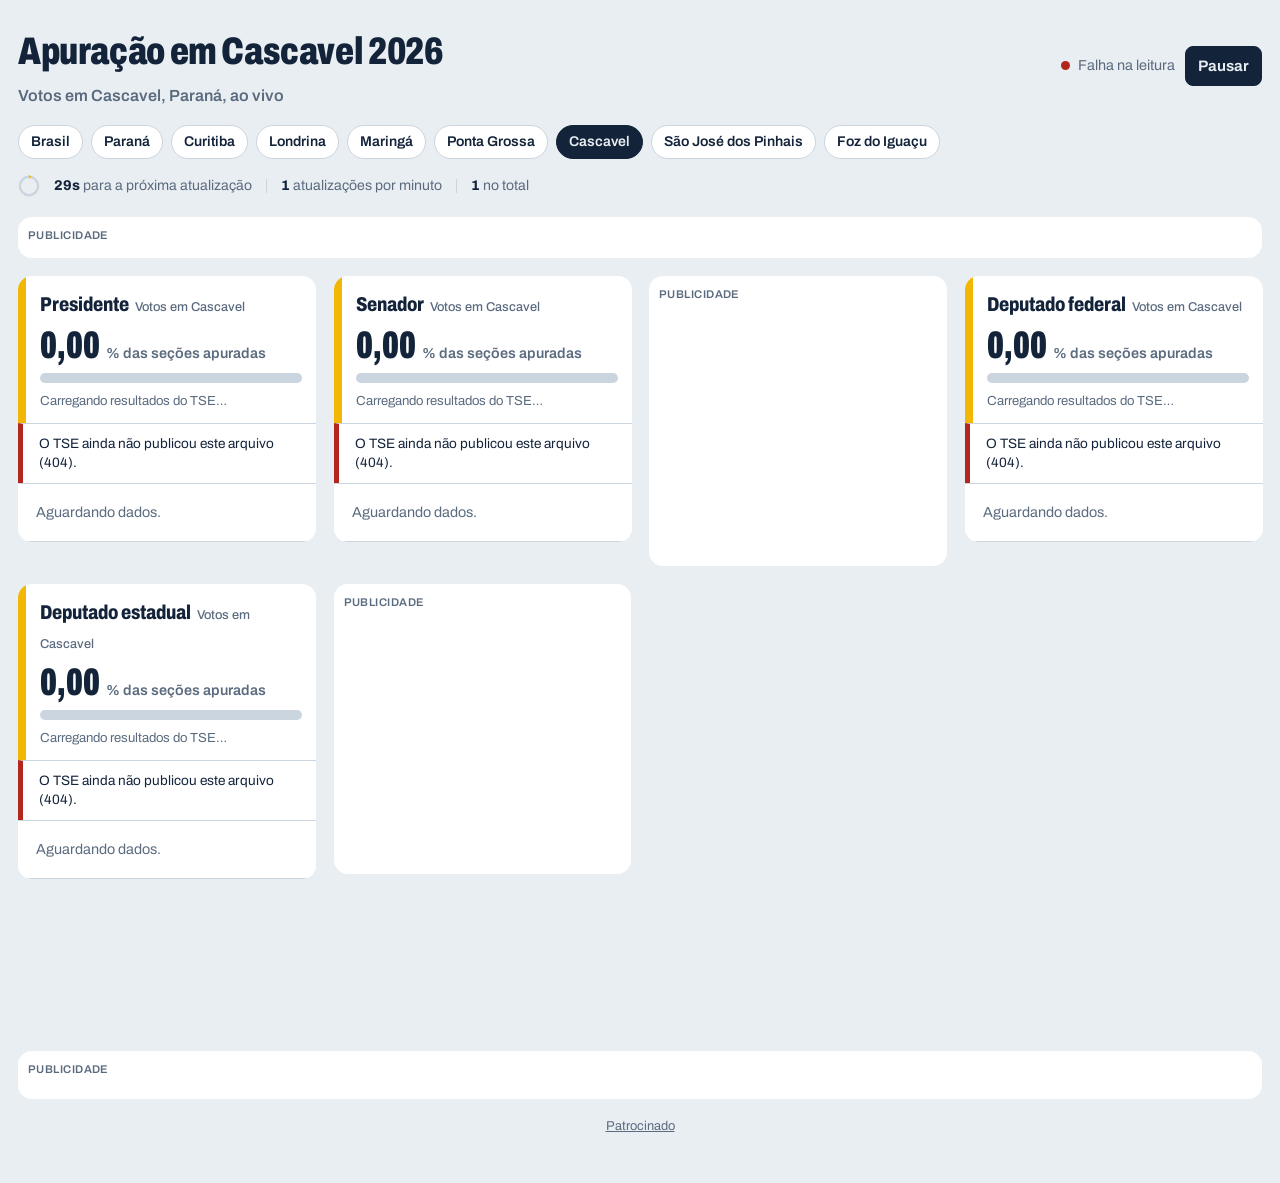
==== cascavel/index.html @ ec0436d5 "up ads" ====
<!DOCTYPE html>
<html lang="pt-BR">
<head>
<meta charset="utf-8">
<meta name="viewport" content="width=device-width, initial-scale=1, viewport-fit=cover">
<title>Apuração em Cascavel 2026 ao vivo: resultado da eleição</title>
<meta name="description" content="Resultado da eleição 2026 em Cascavel (PR) ao vivo: quem lidera para Presidente, Senador e Deputados em Cascavel. Dados oficiais do TSE.">
<meta name="keywords" content="apuração 2026, eleições 2026, resultado eleição Cascavel, apuração Cascavel, apuração Paraná, apuração Curitiba, senador Paraná 2026, deputado federal Paraná, deputado estadual Paraná, presidente 2026, TSE ao vivo">
<meta name="robots" content="index, follow, max-image-preview:large, max-snippet:-1">
<meta name="author" content="Juscelio Diaz">
<meta name="theme-color" content="#E9EEF2" media="(prefers-color-scheme: light)">
<meta name="theme-color" content="#0F1A28" media="(prefers-color-scheme: dark)">
<link rel="canonical" href="https://eleicoesbrasil.vercel.app/cascavel/">
<link rel="alternate" hreflang="pt-BR" href="https://eleicoesbrasil.vercel.app/cascavel/">
<link rel="alternate" hreflang="x-default" href="https://eleicoesbrasil.vercel.app/cascavel/">

<meta name="geo.region" content="BR-PR">
<meta name="geo.placename" content="Cascavel">
<meta name="geo.position" content="-24.9578;-53.4595">
<meta name="ICBM" content="-24.9578, -53.4595">
<meta name="language" content="pt-BR">

<meta property="og:type" content="website">
<meta property="og:locale" content="pt_BR">
<meta property="og:site_name" content="Apuração Eleições 2026">
<meta property="og:title" content="Apuração em Cascavel 2026 ao vivo: resultado da eleição">
<meta property="og:description" content="Resultado da eleição 2026 em Cascavel (PR) ao vivo: quem lidera para Presidente, Senador e Deputados em Cascavel. Dados oficiais do TSE.">
<meta property="og:url" content="https://eleicoesbrasil.vercel.app/cascavel/">
<meta property="og:image" content="https://eleicoesbrasil.vercel.app/og-image.png">
<meta property="og:image:width" content="1200">
<meta property="og:image:height" content="630">
<meta property="og:image:alt" content="Painel de apuração das Eleições 2026">
<meta name="twitter:card" content="summary_large_image">
<meta name="twitter:title" content="Apuração em Cascavel 2026 ao vivo: resultado da eleição">
<meta name="twitter:description" content="Resultado da eleição 2026 em Cascavel (PR) ao vivo: quem lidera para Presidente, Senador e Deputados em Cascavel. Dados oficiais do TSE.">
<meta name="twitter:image" content="https://eleicoesbrasil.vercel.app/og-image.png">

<link rel="icon" href="/favicon.svg" type="image/svg+xml">
<link rel="apple-touch-icon" href="/apple-touch-icon.png">
<link rel="manifest" href="/site.webmanifest">
<script type="application/ld+json">
{
 "@context": "https://schema.org",
 "@graph": [
  {
   "@type": "WebSite",
   "@id": "https://eleicoesbrasil.vercel.app/#site",
   "url": "https://eleicoesbrasil.vercel.app/",
   "name": "Apuração Eleições 2026",
   "inLanguage": "pt-BR"
  },
  {
   "@type": "WebPage",
   "@id": "https://eleicoesbrasil.vercel.app/cascavel/#pagina",
   "url": "https://eleicoesbrasil.vercel.app/cascavel/",
   "name": "Apuração em Cascavel 2026 ao vivo: resultado da eleição",
   "description": "Resultado da eleição 2026 em Cascavel (PR) ao vivo: quem lidera para Presidente, Senador e Deputados em Cascavel. Dados oficiais do TSE.",
   "inLanguage": "pt-BR",
   "isPartOf": {
    "@id": "https://eleicoesbrasil.vercel.app/#site"
   },
   "about": {
    "@id": "https://eleicoesbrasil.vercel.app/#eleicao"
   },
   "primaryImageOfPage": "https://eleicoesbrasil.vercel.app/og-image.png",
   "dateModified": "2026-10-04",
   "spatialCoverage": {
    "@type": "City",
    "name": "Cascavel",
    "containedInPlace": {
     "@type": "State",
     "name": "Paraná"
    }
   }
  },
  {
   "@type": "BreadcrumbList",
   "itemListElement": [
    {
     "@type": "ListItem",
     "position": 1,
     "name": "Eleições 2026",
     "item": "https://eleicoesbrasil.vercel.app/"
    },
    {
     "@type": "ListItem",
     "position": 2,
     "name": "Paraná",
     "item": "https://eleicoesbrasil.vercel.app/parana/"
    },
    {
     "@type": "ListItem",
     "position": 3,
     "name": "Cascavel",
     "item": "https://eleicoesbrasil.vercel.app/cascavel/"
    }
   ]
  },
  {
   "@type": "Event",
   "@id": "https://eleicoesbrasil.vercel.app/#eleicao",
   "name": "Eleições Gerais 2026 – 1º turno",
   "startDate": "2026-10-04T08:00:00-03:00",
   "endDate": "2026-10-04T17:00:00-03:00",
   "eventStatus": "https://schema.org/EventScheduled",
   "eventAttendanceMode": "https://schema.org/OfflineEventAttendanceMode",
   "location": {
    "@type": "Place",
    "name": "Brasil",
    "address": {
     "@type": "PostalAddress",
     "addressLocality": "Curitiba",
     "addressRegion": "PR",
     "addressCountry": "BR"
    }
   },
   "organizer": {
    "@type": "GovernmentOrganization",
    "name": "Tribunal Superior Eleitoral",
    "url": "https://www.tse.jus.br"
   }
  }
 ]
}
</script>
<!-- Google Analytics -->
<script async src="https://www.googletagmanager.com/gtag/js?id=G-25D1149GZ8"></script>
<script>window.dataLayer=window.dataLayer||[];function gtag(){dataLayer.push(arguments)}gtag("js",new Date());gtag("config","G-25D1149GZ8");</script>
<script>
/* Banners iframe da Adsterra: cada um precisa do seu atOptions logo antes do script. */
function anuncioAdsterra(key, width, height){
  document.write(`<script>atOptions={key:"${key}",format:"iframe",height:${height},width:${width},params:{}};<\/script><script src="https://bicea.org/22/${key}"><\/script>`);
}
</script>
<link rel="preconnect" href="https://fonts.googleapis.com">
<link rel="preconnect" href="https://fonts.gstatic.com" crossorigin>
<link href="https://fonts.googleapis.com/css2?family=Archivo:wdth,wght@62..125,400..900&display=swap" rel="stylesheet">
<link rel="stylesheet" href="/assets/painel.css">
</head>
<body>
<div class="wrap">
  <header>
    <h1>Apuração em Cascavel 2026 <span class="h1-sub">Votos em Cascavel, Paraná, ao vivo</span></h1>
    <div class="controls">
      <div class="status"><span class="dot" id="dot"></span><span id="statusTxt">Carregando</span></div>
      <button class="primary" id="toggle">Pausar</button>
    </div>
  </header>

  <nav aria-label="Apuração por local">
    <ul class="locais">
      <li><a href="/">Brasil</a></li>
      <li><a href="/parana/">Paraná</a></li>
      <li><a href="/curitiba/">Curitiba</a></li>
      <li><a href="/londrina/">Londrina</a></li>
      <li><a href="/maringa/">Maringá</a></li>
      <li><a href="/ponta-grossa/">Ponta Grossa</a></li>
      <li><a href="/cascavel/" aria-current="page">Cascavel</a></li>
      <li><a href="/sao-jose-dos-pinhais/">São José dos Pinhais</a></li>
      <li><a href="/foz-do-iguacu/">Foz do Iguaçu</a></li>
    </ul>
  </nav>

  <div class="contador" aria-live="off">
    <span class="ring" aria-hidden="true"><svg viewBox="0 0 36 36"><circle cx="18" cy="18" r="15" class="ring-bg"/><circle cx="18" cy="18" r="15" class="ring-fg" id="ringFg"/></svg></span>
    <span><b id="proxima">—</b> para a próxima atualização</span>
    <span class="sep"></span>
    <span><b id="ritmo">0</b> atualizações por minuto</span>
    <span class="sep"></span>
    <span><b id="total">0</b> no total</span>
  </div>

  <main class="grid">
    <div class="ad ad-largo">
      <script>
        if (innerWidth >= 760) anuncioAdsterra("91e78889b4d1a1abb8bf514774f1d2f7", 728, 90);
        else if (innerWidth >= 500) anuncioAdsterra("8c108bb08b83f87383dddcffb69a1658", 468, 60);
        else anuncioAdsterra("3fed9f6a3aab2213b0c29a5ce6998f19", 320, 50);
      </script>
    </div>
    <section class="painel" data-card="pres" aria-label="Presidente, Votos em Cascavel">
      <div class="painel-head" aria-live="polite">
        <h2>Presidente<small>Votos em Cascavel</small></h2>
        <div class="pct" data-k="pct">0,00<small>% das seções apuradas</small></div>
        <div class="track"><div class="fill" data-k="pctBar" style="width:0%"></div></div>
        <div class="meta" data-k="atualizado">Carregando resultados do TSE…</div>
      </div>
      <div class="msg" data-k="msg" role="alert"></div>
      <div class="cands" data-k="cands"><div class="vazio">Aguardando dados.</div></div>
      <div class="outros" data-k="outros"></div>
    </section>
    <section class="painel" data-card="sen" aria-label="Senador, Votos em Cascavel">
      <div class="painel-head" aria-live="polite">
        <h2>Senador<small>Votos em Cascavel</small></h2>
        <div class="pct" data-k="pct">0,00<small>% das seções apuradas</small></div>
        <div class="track"><div class="fill" data-k="pctBar" style="width:0%"></div></div>
        <div class="meta" data-k="atualizado">Carregando resultados do TSE…</div>
      </div>
      <div class="msg" data-k="msg" role="alert"></div>
      <div class="cands" data-k="cands"><div class="vazio">Aguardando dados.</div></div>
      <div class="outros" data-k="outros"></div>
    </section>
    <div class="ad ad-retangulo">
      <script>anuncioAdsterra("b0edda91e7818c8857b4e08bf59b45be", 300, 250);</script>
    </div>
    <section class="painel" data-card="depf" aria-label="Deputado federal, Votos em Cascavel">
      <div class="painel-head" aria-live="polite">
        <h2>Deputado federal<small>Votos em Cascavel</small></h2>
        <div class="pct" data-k="pct">0,00<small>% das seções apuradas</small></div>
        <div class="track"><div class="fill" data-k="pctBar" style="width:0%"></div></div>
        <div class="meta" data-k="atualizado">Carregando resultados do TSE…</div>
      </div>
      <div class="msg" data-k="msg" role="alert"></div>
      <div class="cands" data-k="cands"><div class="vazio">Aguardando dados.</div></div>
      <div class="outros" data-k="outros"></div>
    </section>
    <section class="painel" data-card="depe" aria-label="Deputado estadual, Votos em Cascavel">
      <div class="painel-head" aria-live="polite">
        <h2>Deputado estadual<small>Votos em Cascavel</small></h2>
        <div class="pct" data-k="pct">0,00<small>% das seções apuradas</small></div>
        <div class="track"><div class="fill" data-k="pctBar" style="width:0%"></div></div>
        <div class="meta" data-k="atualizado">Carregando resultados do TSE…</div>
      </div>
      <div class="msg" data-k="msg" role="alert"></div>
      <div class="cands" data-k="cands"><div class="vazio">Aguardando dados.</div></div>
      <div class="outros" data-k="outros"></div>
    </section>
    <div class="ad ad-retangulo">
      <script>
        if (innerWidth >= 1100){
          document.currentScript.parentElement.classList.add("ad-alto");
          document.write('<div class="ad-par"><div>');
          anuncioAdsterra("2e475f82fe9a3fe70c927b401e1b6dad", 160, 600);
          document.write('</div><div>');
          anuncioAdsterra("76885d096ff2769e62141c29986a9c51", 160, 300);
          document.write('</div></div>');
        } else anuncioAdsterra("b0edda91e7818c8857b4e08bf59b45be", 300, 250);
      </script>
    </div>
    <div class="ad ad-largo">
      <script async="async" data-cfasync="false" src="https://bicea.org/21/813f7a11f64eeb9cae8767af1a4a75e0"></script>
      <div id="container-813f7a11f64eeb9cae8767af1a4a75e0"></div>
    </div>
    <p class="patrocinado"><a href="https://arwf.org/4/5a1e35ec282ca23bba451c632d59aa7d" target="_blank" rel="sponsored noopener">Patrocinado</a></p>
  </main>

  <noscript><p class="rodape">Ative o JavaScript para ver a apuração ao vivo.</p></noscript>
</div>

<script>window.PAGINA = {"cards": [{"id": "pres", "eleicao": "6257", "uf": "pr", "mun": "74934", "cargo": "0001"}, {"id": "sen", "eleicao": "6259", "uf": "pr", "mun": "74934", "cargo": "0005"}, {"id": "depf", "eleicao": "6259", "uf": "pr", "mun": "74934", "cargo": "0006"}, {"id": "depe", "eleicao": "6259", "uf": "pr", "mun": "74934", "cargo": "0007"}]};</script>
<script src="/assets/painel.js"></script>
<!-- Adsterra -->
<script data-cfasync="false" src="https://afders.org/1/1509e2503a8d75d315fd21393ebc4c13"></script>
<script data-cfasync="false" src="https://bicea.org/14/e1dd02e019e5cd1f0d1ac25f7d4fbcfc"></script>
</body>
</html>
---- assets/painel.css ----
:root{
  --bg:#E9EEF2; --panel:#FFFFFF; --ink:#13233A; --muted:#5B6B7F; --line:#CBD5DF;
  --urna:#F2B705; --lead:#0B7A4B; --bar:#2F4A6D; --err:#B3261E;
  box-sizing:border-box; padding-top:env(safe-area-inset-top,0px); padding-bottom:env(safe-area-inset-bottom,0px);
  color-scheme:light dark;
}
@media (prefers-color-scheme:dark){:root:not([data-theme="light"]){
  --bg:#0F1A28; --panel:#172536; --ink:#E8EEF5; --muted:#93A3B6; --line:#2A3B50;
  --urna:#F5C431; --lead:#3CC489; --bar:#6E8DB5; --err:#F2867E;}}
:root[data-theme="dark"]{--bg:#0F1A28; --panel:#172536; --ink:#E8EEF5; --muted:#93A3B6; --line:#2A3B50;
  --urna:#F5C431; --lead:#3CC489; --bar:#6E8DB5; --err:#F2867E;}
*,*::before,*::after{box-sizing:inherit}
html{scroll-padding-top:env(safe-area-inset-top,0px)}
body{margin:0;background:var(--bg);color:var(--ink);font-family:"Archivo",system-ui,-apple-system,"Segoe UI",Roboto,sans-serif;font-variation-settings:"wdth" 100;line-height:1.45}
.wrap{max-width:1500px;margin:0 auto;padding:24px 18px 48px}
header{display:flex;justify-content:space-between;align-items:center;gap:12px 20px;flex-wrap:wrap}
h1{font-size:clamp(1.6rem,3vw,2.4rem);font-variation-settings:"wdth" 75;font-weight:850;letter-spacing:-.01em;margin:0}
.status{font-size:.9rem;color:var(--muted);display:flex;align-items:center;gap:8px}
.dot{width:9px;height:9px;border-radius:50%;background:var(--muted)}
.dot.live{background:var(--lead);animation:pulse 2s infinite}
.dot.err{background:var(--err)}
@keyframes pulse{50%{opacity:.35}}
@media (prefers-reduced-motion:reduce){.dot.live{animation:none}.fill{transition:none!important}}

.controls{display:flex;flex-wrap:wrap;align-items:center;gap:10px}
button{font:inherit;font-size:.95rem;color:var(--ink);background:var(--panel);border:1.5px solid var(--line);border-radius:8px;padding:8px 12px}
button{cursor:pointer;font-weight:650}
button.primary{background:var(--ink);color:var(--bg);border-color:var(--ink)}
:focus-visible{outline:3px solid var(--urna);outline-offset:2px}

.contador{display:flex;flex-wrap:wrap;align-items:center;gap:8px 14px;margin:16px 0 20px;font-size:.88rem;color:var(--muted)}
.contador b{color:var(--ink);font-variant-numeric:tabular-nums;font-weight:750}
.contador .sep{width:1px;height:14px;background:var(--line)}
.ring{width:22px;height:22px;display:inline-block}
.ring svg{width:100%;height:100%;transform:rotate(-90deg)}
.ring circle{fill:none;stroke-width:4}
.ring-bg{stroke:var(--line)}
.ring-fg{stroke:var(--urna);stroke-dasharray:94.25;stroke-dashoffset:94.25;transition:stroke-dashoffset .9s linear}
@media (prefers-reduced-motion:reduce){.ring-fg{transition:none}}
@media (max-width:520px){.contador .sep{display:none}}

/* Grid único: cards e anúncios intercalados */
.grid{display:grid;grid-template-columns:repeat(auto-fill,minmax(min(100%,290px),1fr));grid-auto-flow:row dense;gap:18px;align-items:start}
.painel{min-width:0;background:var(--panel);border-radius:14px;overflow:hidden;display:flex;flex-direction:column}
.cand>span{min-width:0;overflow-wrap:break-word}
.painel-head{padding:16px 18px 14px;border-left:8px solid var(--urna)}
.painel h2{margin:0;font-size:1.25rem;font-weight:800;font-variation-settings:"wdth" 80}
.painel h2 small{font-weight:500;color:var(--muted);font-size:.8rem;margin-left:6px;font-variation-settings:"wdth" 100}
.pct{font-size:clamp(2.4rem,5vw,3.6rem);font-weight:900;font-variation-settings:"wdth" 62;line-height:.95;font-variant-numeric:tabular-nums;margin-top:8px}
.pct small{font-size:.9rem;font-weight:600;color:var(--muted);font-variation-settings:"wdth" 100;margin-left:6px}
.track{height:10px;background:var(--line);border-radius:5px;margin-top:10px;overflow:hidden}
.track .fill{height:100%;background:var(--urna);transition:width .8s ease}
.meta{margin-top:8px;font-size:.82rem;color:var(--muted)}

.cands{display:grid;gap:1px;background:var(--line);border-top:1px solid var(--line)}
.cand{background:var(--panel);padding:10px 16px;display:grid;grid-template-columns:2.2rem 1fr auto;gap:3px 12px;align-items:center}
.cand .pos{font-weight:800;color:var(--muted);font-variant-numeric:tabular-nums;grid-row:span 2}
.cand .nome{font-weight:700}
.cand .partido{color:var(--muted);font-weight:500;font-size:.85rem;margin-left:6px}
.cand .num{text-align:right;font-weight:850;font-size:1.3rem;font-variation-settings:"wdth" 70;font-variant-numeric:tabular-nums;grid-row:span 2}
.cand .votos{display:block;font-size:.75rem;font-weight:500;color:var(--muted);font-variation-settings:"wdth" 100}
.cand .bar{height:6px;background:var(--line);border-radius:3px;overflow:hidden}
.cand .bar .fill{height:100%;background:var(--bar);transition:width .8s ease}
.cand.lead .bar .fill{background:var(--lead)}
.tag{display:inline-block;font-size:.72rem;font-weight:700;padding:1px 7px;border-radius:5px;margin-left:6px;vertical-align:2px;background:var(--lead);color:var(--panel)}
.vazio{background:var(--panel);padding:18px;color:var(--muted);font-size:.9rem}

.outros{display:grid;grid-template-columns:repeat(3,1fr);border-top:1px solid var(--line)}
.outros div{padding:10px 16px}
.outros div+div{border-left:1px solid var(--line)}
.outros b{display:block;font-size:1.1rem;font-variation-settings:"wdth" 75;font-variant-numeric:tabular-nums}
.outros span{font-size:.8rem;color:var(--muted)}
.msg{padding:10px 16px;border-top:1px solid var(--line);border-left:5px solid var(--err);font-size:.85rem;display:none}

.rodape{margin-top:24px;font-size:.82rem;color:var(--muted)}
.h1-sub{display:block;margin-top:4px;font-size:.42em;font-weight:600;color:var(--muted);letter-spacing:0;font-variation-settings:"wdth" 100}
@media (max-width:520px){.cand .num{font-size:1.1rem}}
.painel{container-type:inline-size}
@container (max-width:320px){
  .cand{padding:10px 12px;gap:3px 8px;grid-template-columns:1.6rem 1fr auto}
  .cand .nome{font-size:.88rem}
  .cand .partido{font-size:.75rem;margin-left:4px}
  .cand .num{font-size:1.1rem}
  .painel-head{padding:14px 14px 12px}
  .pct{font-size:2.4rem}
}
.cand .partido{white-space:nowrap}

/* Navegação entre páginas (links internos) */
.locais{display:flex;flex-wrap:wrap;gap:8px;margin:18px 0 0;padding:0;list-style:none}
.locais a{display:inline-block;padding:6px 12px;border-radius:999px;background:var(--panel);color:var(--ink);text-decoration:none;font-size:.88rem;font-weight:600;border:1.5px solid var(--line)}
.locais a:hover{border-color:var(--ink)}
.locais a[aria-current="page"]{background:var(--ink);color:var(--bg);border-color:var(--ink)}

/* Células de anúncio dentro do grid */
.ad{background:var(--panel);border-radius:14px;padding:10px 10px 14px;display:flex;flex-direction:column;align-items:center;gap:8px;overflow:hidden;min-width:0}
.ad::before{content:"Publicidade";align-self:flex-start;font-size:.7rem;font-weight:600;letter-spacing:.04em;text-transform:uppercase;color:var(--muted)}
.ad-largo{grid-column:1/-1}
.ad-retangulo{min-height:290px}
.ad-alto{grid-row:span 2}
.ad-par{display:flex;gap:12px;justify-content:center}
.ad iframe{max-width:100%}
.patrocinado{grid-column:1/-1;text-align:center;font-size:.8rem;margin:0}
.patrocinado a{color:var(--muted)}
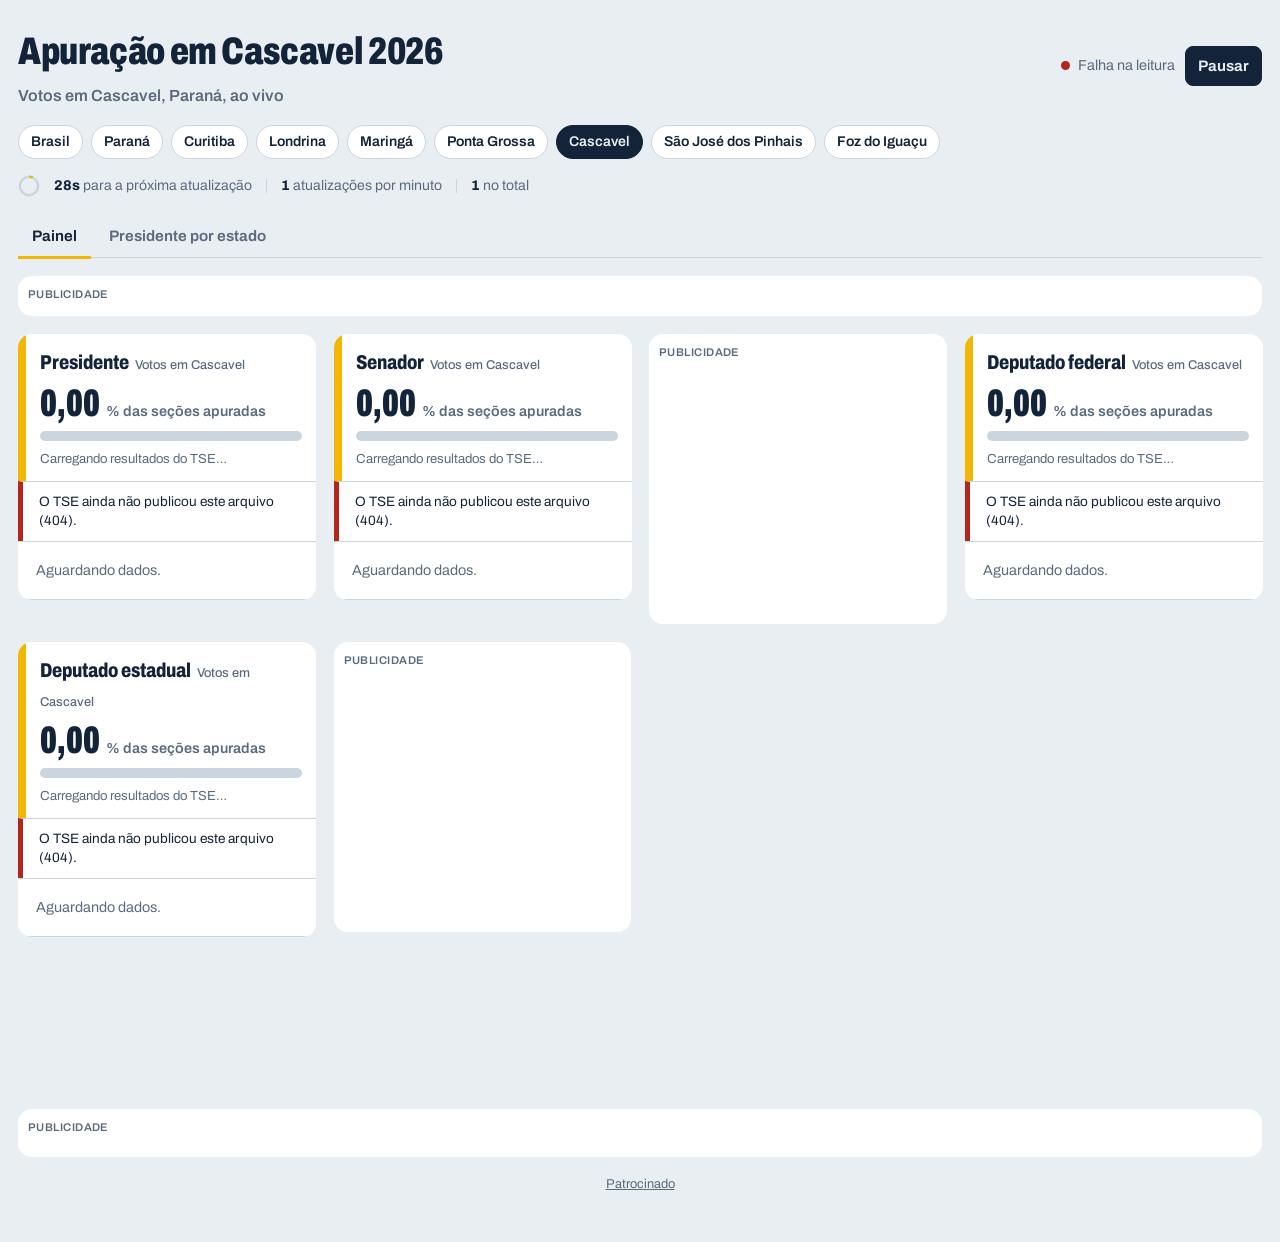
==== commit f73b4c4d: "brasil" ====
--- a/cascavel/index.html
+++ b/cascavel/index.html
@@ -5,7 +5,7 @@
 <meta name="viewport" content="width=device-width, initial-scale=1, viewport-fit=cover">
 <title>Apuração em Cascavel 2026 ao vivo: resultado da eleição</title>
 <meta name="description" content="Resultado da eleição 2026 em Cascavel (PR) ao vivo: quem lidera para Presidente, Senador e Deputados em Cascavel. Dados oficiais do TSE.">
-<meta name="keywords" content="apuração 2026, eleições 2026, resultado eleição Cascavel, apuração Cascavel, apuração Paraná, apuração Curitiba, senador Paraná 2026, deputado federal Paraná, deputado estadual Paraná, presidente 2026, TSE ao vivo">
+<meta name="keywords" content="apuração 2026, eleições 2026, resultado eleição Cascavel, apuração Cascavel, apuração Paraná, apuração Curitiba, senador Paraná 2026, deputado federal Paraná, deputado estadual Paraná, presidente 2026, presidente por estado, TSE ao vivo">
 <meta name="robots" content="index, follow, max-image-preview:large, max-snippet:-1">
 <meta name="author" content="Juscelio Diaz">
 <meta name="theme-color" content="#E9EEF2" media="(prefers-color-scheme: light)">
@@ -109,8 +109,6 @@
     "name": "Brasil",
     "address": {
      "@type": "PostalAddress",
-     "addressLocality": "Curitiba",
-     "addressRegion": "PR",
      "addressCountry": "BR"
     }
    },
@@ -170,7 +168,12 @@
     <span><b id="total">0</b> no total</span>
   </div>
 
-  <main class="grid">
+  <div class="abas" role="tablist" aria-label="Visualização">
+    <button role="tab" id="tab-painel" aria-controls="aba-painel" aria-selected="true">Painel</button>
+    <button role="tab" id="tab-grafico" aria-controls="aba-grafico" aria-selected="false" tabindex="-1">Presidente por estado</button>
+  </div>
+
+  <main class="grid" id="aba-painel" role="tabpanel" aria-labelledby="tab-painel">
     <div class="ad ad-largo">
       <script>
         if (innerWidth >= 760) anuncioAdsterra("91e78889b4d1a1abb8bf514774f1d2f7", 728, 90);
@@ -183,6 +186,7 @@
         <h2>Presidente<small>Votos em Cascavel</small></h2>
         <div class="pct" data-k="pct">0,00<small>% das seções apuradas</small></div>
         <div class="track"><div class="fill" data-k="pctBar" style="width:0%"></div></div>
+        <div class="urnas" data-k="urnas"></div>
         <div class="meta" data-k="atualizado">Carregando resultados do TSE…</div>
       </div>
       <div class="msg" data-k="msg" role="alert"></div>
@@ -194,6 +198,7 @@
         <h2>Senador<small>Votos em Cascavel</small></h2>
         <div class="pct" data-k="pct">0,00<small>% das seções apuradas</small></div>
         <div class="track"><div class="fill" data-k="pctBar" style="width:0%"></div></div>
+        <div class="urnas" data-k="urnas"></div>
         <div class="meta" data-k="atualizado">Carregando resultados do TSE…</div>
       </div>
       <div class="msg" data-k="msg" role="alert"></div>
@@ -208,6 +213,7 @@
         <h2>Deputado federal<small>Votos em Cascavel</small></h2>
         <div class="pct" data-k="pct">0,00<small>% das seções apuradas</small></div>
         <div class="track"><div class="fill" data-k="pctBar" style="width:0%"></div></div>
+        <div class="urnas" data-k="urnas"></div>
         <div class="meta" data-k="atualizado">Carregando resultados do TSE…</div>
       </div>
       <div class="msg" data-k="msg" role="alert"></div>
@@ -219,6 +225,7 @@
         <h2>Deputado estadual<small>Votos em Cascavel</small></h2>
         <div class="pct" data-k="pct">0,00<small>% das seções apuradas</small></div>
         <div class="track"><div class="fill" data-k="pctBar" style="width:0%"></div></div>
+        <div class="urnas" data-k="urnas"></div>
         <div class="meta" data-k="atualizado">Carregando resultados do TSE…</div>
       </div>
       <div class="msg" data-k="msg" role="alert"></div>
@@ -244,11 +251,36 @@
     <p class="patrocinado"><a href="https://arwf.org/4/5a1e35ec282ca23bba451c632d59aa7d" target="_blank" rel="sponsored noopener">Patrocinado</a></p>
   </main>
 
+  <section class="grafico" id="aba-grafico" role="tabpanel" aria-labelledby="tab-grafico" hidden>
+    <div class="grafico-topo">
+      <div>
+        <h2>Presidente por estado</h2>
+        <p class="grafico-sub" id="gResumo">Carregando resultados dos 27 estados…</p>
+      </div>
+      <label class="ordem">Ordenar por
+        <select id="gOrdem">
+          <option value="vantagem">Vantagem do 1º colocado</option>
+          <option value="nome">Estado (A–Z)</option>
+          <option value="apurado">Mais apurado</option>
+        </select>
+      </label>
+    </div>
+    <ul class="legenda" id="gLegenda"></ul>
+    <div class="barras" id="gBarras" role="list"></div>
+    <div class="g-dica" id="gDica" role="tooltip" hidden></div>
+    <details class="g-tabela">
+      <summary>Ver como tabela</summary>
+      <div class="g-tabela-rolagem"><table id="gTabela"><thead><tr><th>Estado</th><th>% apurado</th><th>1º no Brasil</th><th>2º no Brasil</th><th>Outros</th></tr></thead><tbody><tr><td>Acre</td><td>—</td><td>—</td><td>—</td><td>—</td></tr><tr><td>Alagoas</td><td>—</td><td>—</td><td>—</td><td>—</td></tr><tr><td>Amapá</td><td>—</td><td>—</td><td>—</td><td>—</td></tr><tr><td>Amazonas</td><td>—</td><td>—</td><td>—</td><td>—</td></tr><tr><td>Bahia</td><td>—</td><td>—</td><td>—</td><td>—</td></tr><tr><td>Ceará</td><td>—</td><td>—</td><td>—</td><td>—</td></tr><tr><td>Distrito Federal</td><td>—</td><td>—</td><td>—</td><td>—</td></tr><tr><td>Espírito Santo</td><td>—</td><td>—</td><td>—</td><td>—</td></tr><tr><td>Goiás</td><td>—</td><td>—</td><td>—</td><td>—</td></tr><tr><td>Maranhão</td><td>—</td><td>—</td><td>—</td><td>—</td></tr><tr><td>Mato Grosso</td><td>—</td><td>—</td><td>—</td><td>—</td></tr><tr><td>Mato Grosso do Sul</td><td>—</td><td>—</td><td>—</td><td>—</td></tr><tr><td>Minas Gerais</td><td>—</td><td>—</td><td>—</td><td>—</td></tr><tr><td>Pará</td><td>—</td><td>—</td><td>—</td><td>—</td></tr><tr><td>Paraíba</td><td>—</td><td>—</td><td>—</td><td>—</td></tr><tr><td>Paraná</td><td>—</td><td>—</td><td>—</td><td>—</td></tr><tr><td>Pernambuco</td><td>—</td><td>—</td><td>—</td><td>—</td></tr><tr><td>Piauí</td><td>—</td><td>—</td><td>—</td><td>—</td></tr><tr><td>Rio de Janeiro</td><td>—</td><td>—</td><td>—</td><td>—</td></tr><tr><td>Rio Grande do Norte</td><td>—</td><td>—</td><td>—</td><td>—</td></tr><tr><td>Rio Grande do Sul</td><td>—</td><td>—</td><td>—</td><td>—</td></tr><tr><td>Rondônia</td><td>—</td><td>—</td><td>—</td><td>—</td></tr><tr><td>Roraima</td><td>—</td><td>—</td><td>—</td><td>—</td></tr><tr><td>Santa Catarina</td><td>—</td><td>—</td><td>—</td><td>—</td></tr><tr><td>São Paulo</td><td>—</td><td>—</td><td>—</td><td>—</td></tr><tr><td>Sergipe</td><td>—</td><td>—</td><td>—</td><td>—</td></tr><tr><td>Tocantins</td><td>—</td><td>—</td><td>—</td><td>—</td></tr></tbody></table></div>
+    </details>
+    <p class="grafico-nota">Resultado da eleição para Presidente em todos os estados do Brasil: Acre, Alagoas, Amapá, Amazonas, Bahia, Ceará, Distrito Federal, Espírito Santo, Goiás, Maranhão, Mato Grosso, Mato Grosso do Sul, Minas Gerais, Pará, Paraíba, Paraná, Pernambuco, Piauí, Rio de Janeiro, Rio Grande do Norte, Rio Grande do Sul, Rondônia, Roraima, Santa Catarina, São Paulo, Sergipe e Tocantins. Percentuais sobre os votos válidos em cada estado. Dados oficiais do TSE, atualizados a cada minuto enquanto esta aba está aberta.</p>
+  </section>
+
   <noscript><p class="rodape">Ative o JavaScript para ver a apuração ao vivo.</p></noscript>
 </div>
 
 <script>window.PAGINA = {"cards": [{"id": "pres", "eleicao": "6257", "uf": "pr", "mun": "74934", "cargo": "0001"}, {"id": "sen", "eleicao": "6259", "uf": "pr", "mun": "74934", "cargo": "0005"}, {"id": "depf", "eleicao": "6259", "uf": "pr", "mun": "74934", "cargo": "0006"}, {"id": "depe", "eleicao": "6259", "uf": "pr", "mun": "74934", "cargo": "0007"}]};</script>
 <script src="/assets/painel.js"></script>
+<script src="/assets/grafico.js"></script>
 <!-- Adsterra -->
 <script data-cfasync="false" src="https://afders.org/1/1509e2503a8d75d315fd21393ebc4c13"></script>
 <script data-cfasync="false" src="https://bicea.org/14/e1dd02e019e5cd1f0d1ac25f7d4fbcfc"></script>
--- a/assets/painel.css
+++ b/assets/painel.css
@@ -1,14 +1,17 @@
 :root{
   --bg:#E9EEF2; --panel:#FFFFFF; --ink:#13233A; --muted:#5B6B7F; --line:#CBD5DF;
   --urna:#F2B705; --lead:#0B7A4B; --bar:#2F4A6D; --err:#B3261E;
+  --serie-1:#2a78d6; --serie-2:#eb6834; --serie-outros:#B4BFCB;
   box-sizing:border-box; padding-top:env(safe-area-inset-top,0px); padding-bottom:env(safe-area-inset-bottom,0px);
   color-scheme:light dark;
 }
 @media (prefers-color-scheme:dark){:root:not([data-theme="light"]){
   --bg:#0F1A28; --panel:#172536; --ink:#E8EEF5; --muted:#93A3B6; --line:#2A3B50;
-  --urna:#F5C431; --lead:#3CC489; --bar:#6E8DB5; --err:#F2867E;}}
+  --urna:#F5C431; --lead:#3CC489; --bar:#6E8DB5; --err:#F2867E;
+  --serie-1:#3987e5; --serie-2:#d95926; --serie-outros:#4A5C72;}}
 :root[data-theme="dark"]{--bg:#0F1A28; --panel:#172536; --ink:#E8EEF5; --muted:#93A3B6; --line:#2A3B50;
-  --urna:#F5C431; --lead:#3CC489; --bar:#6E8DB5; --err:#F2867E;}
+  --urna:#F5C431; --lead:#3CC489; --bar:#6E8DB5; --err:#F2867E;
+  --serie-1:#3987e5; --serie-2:#d95926; --serie-outros:#4A5C72;}
 *,*::before,*::after{box-sizing:inherit}
 html{scroll-padding-top:env(safe-area-inset-top,0px)}
 body{margin:0;background:var(--bg);color:var(--ink);font-family:"Archivo",system-ui,-apple-system,"Segoe UI",Roboto,sans-serif;font-variation-settings:"wdth" 100;line-height:1.45}
@@ -51,6 +54,11 @@
 .track{height:10px;background:var(--line);border-radius:5px;margin-top:10px;overflow:hidden}
 .track .fill{height:100%;background:var(--urna);transition:width .8s ease}
 .meta{margin-top:8px;font-size:.82rem;color:var(--muted)}
+.urnas{display:grid;grid-template-columns:repeat(3,auto);justify-content:start;gap:2px 18px;margin-top:10px;font-size:.78rem;color:var(--muted)}
+.urnas:empty{display:none}
+.urnas b{display:block;font-size:1.05rem;color:var(--ink);font-variation-settings:"wdth" 75;font-variant-numeric:tabular-nums}
+.urnas .eta{grid-column:1/-1;margin-top:4px}
+.urnas .eta b{display:inline;font-size:inherit}
 
 .cands{display:grid;gap:1px;background:var(--line);border-top:1px solid var(--line)}
 .cand{background:var(--panel);padding:10px 16px;display:grid;grid-template-columns:2.2rem 1fr auto;gap:3px 12px;align-items:center}
@@ -92,6 +100,50 @@
 .locais a:hover{border-color:var(--ink)}
 .locais a[aria-current="page"]{background:var(--ink);color:var(--bg);border-color:var(--ink)}
 
+/* Abas */
+.abas{display:flex;gap:4px;margin:0 0 18px;border-bottom:1.5px solid var(--line)}
+.abas button{background:none;border:0;border-bottom:3px solid transparent;border-radius:0;margin-bottom:-1.5px;padding:8px 14px;color:var(--muted)}
+.abas button[aria-selected="true"]{color:var(--ink);border-bottom-color:var(--urna)}
+.abas button:hover{color:var(--ink)}
+
+/* Gráfico: presidente por estado (barras 100% empilhadas) */
+.grafico{background:var(--panel);border-radius:14px;padding:18px 18px 14px;position:relative}
+[hidden]{display:none!important}
+.grafico-topo{display:flex;justify-content:space-between;align-items:flex-end;gap:10px 20px;flex-wrap:wrap}
+.grafico h2{margin:0;font-size:1.25rem;font-weight:800;font-variation-settings:"wdth" 80}
+.grafico-sub{margin:2px 0 0;font-size:.88rem;color:var(--muted)}
+.ordem{font-size:.82rem;color:var(--muted);display:flex;align-items:center;gap:8px}
+.ordem select{font:inherit;font-size:.88rem;color:var(--ink);background:var(--panel);border:1.5px solid var(--line);border-radius:8px;padding:6px 8px}
+.legenda{display:flex;flex-wrap:wrap;gap:6px 16px;list-style:none;margin:14px 0 10px;padding:0;font-size:.85rem}
+.legenda li{display:flex;align-items:center;gap:6px}
+.legenda i{width:12px;height:12px;border-radius:3px;display:inline-block}
+.barras{display:grid;gap:4px}
+.linha{display:grid;grid-template-columns:minmax(0,11rem) 1fr;align-items:center;gap:10px;padding:3px 4px;border-radius:6px;cursor:default}
+.linha:hover,.linha:focus-visible{background:var(--bg)}
+.linha .uf{font-size:.85rem;font-weight:650;white-space:nowrap;overflow:hidden;text-overflow:ellipsis}
+.linha .uf small{display:block;font-weight:500;font-size:.72rem;color:var(--muted)}
+.empilhada{position:relative;display:flex;gap:2px;height:22px}
+.empilhada span{height:100%;min-width:0;display:flex;align-items:center;padding:0 6px;font-size:.75rem;font-weight:750;font-variant-numeric:tabular-nums;color:#fff;white-space:nowrap}
+.empilhada span:first-child{border-radius:4px 0 0 4px}
+.empilhada span:last-child{border-radius:0 4px 4px 0;justify-content:flex-end}
+.empilhada .s1{background:var(--serie-1)}
+.empilhada .s2{background:var(--serie-2)}
+.empilhada .so{background:var(--serie-outros);color:var(--ink)}
+.empilhada .vazia{flex:1;background:var(--line);border-radius:4px;color:var(--muted);font-weight:500}
+.empilhada::after{content:"";position:absolute;left:50%;top:-3px;bottom:-3px;border-left:1.5px dashed var(--ink);opacity:.45;pointer-events:none}
+.g-dica{position:absolute;z-index:5;pointer-events:none;background:var(--ink);color:var(--bg);border-radius:8px;padding:8px 10px;font-size:.8rem;line-height:1.4;max-width:260px;box-shadow:0 4px 14px rgba(0,0,0,.18)}
+.g-dica b{font-variant-numeric:tabular-nums}
+.g-dica i{width:9px;height:9px;border-radius:2px;display:inline-block;margin-right:5px}
+.g-tabela{margin-top:14px;font-size:.85rem}
+.g-tabela summary{cursor:pointer;font-weight:650}
+.g-tabela-rolagem{overflow-x:auto;margin-top:8px}
+.g-tabela table{border-collapse:collapse;width:100%;font-variant-numeric:tabular-nums}
+.g-tabela th,.g-tabela td{padding:5px 8px;border-bottom:1px solid var(--line);text-align:right;white-space:nowrap}
+.g-tabela th:first-child,.g-tabela td:first-child{text-align:left}
+.grafico-nota{margin:12px 0 0;font-size:.78rem;color:var(--muted)}
+.linha .sigla{display:none}
+@media (max-width:520px){.linha{grid-template-columns:4.5rem 1fr}.linha .nome-longo{display:none}.linha .sigla{display:inline}}
+
 /* Células de anúncio dentro do grid */
 .ad{background:var(--panel);border-radius:14px;padding:10px 10px 14px;display:flex;flex-direction:column;align-items:center;gap:8px;overflow:hidden;min-width:0}
 .ad::before{content:"Publicidade";align-self:flex-start;font-size:.7rem;font-weight:600;letter-spacing:.04em;text-transform:uppercase;color:var(--muted)}
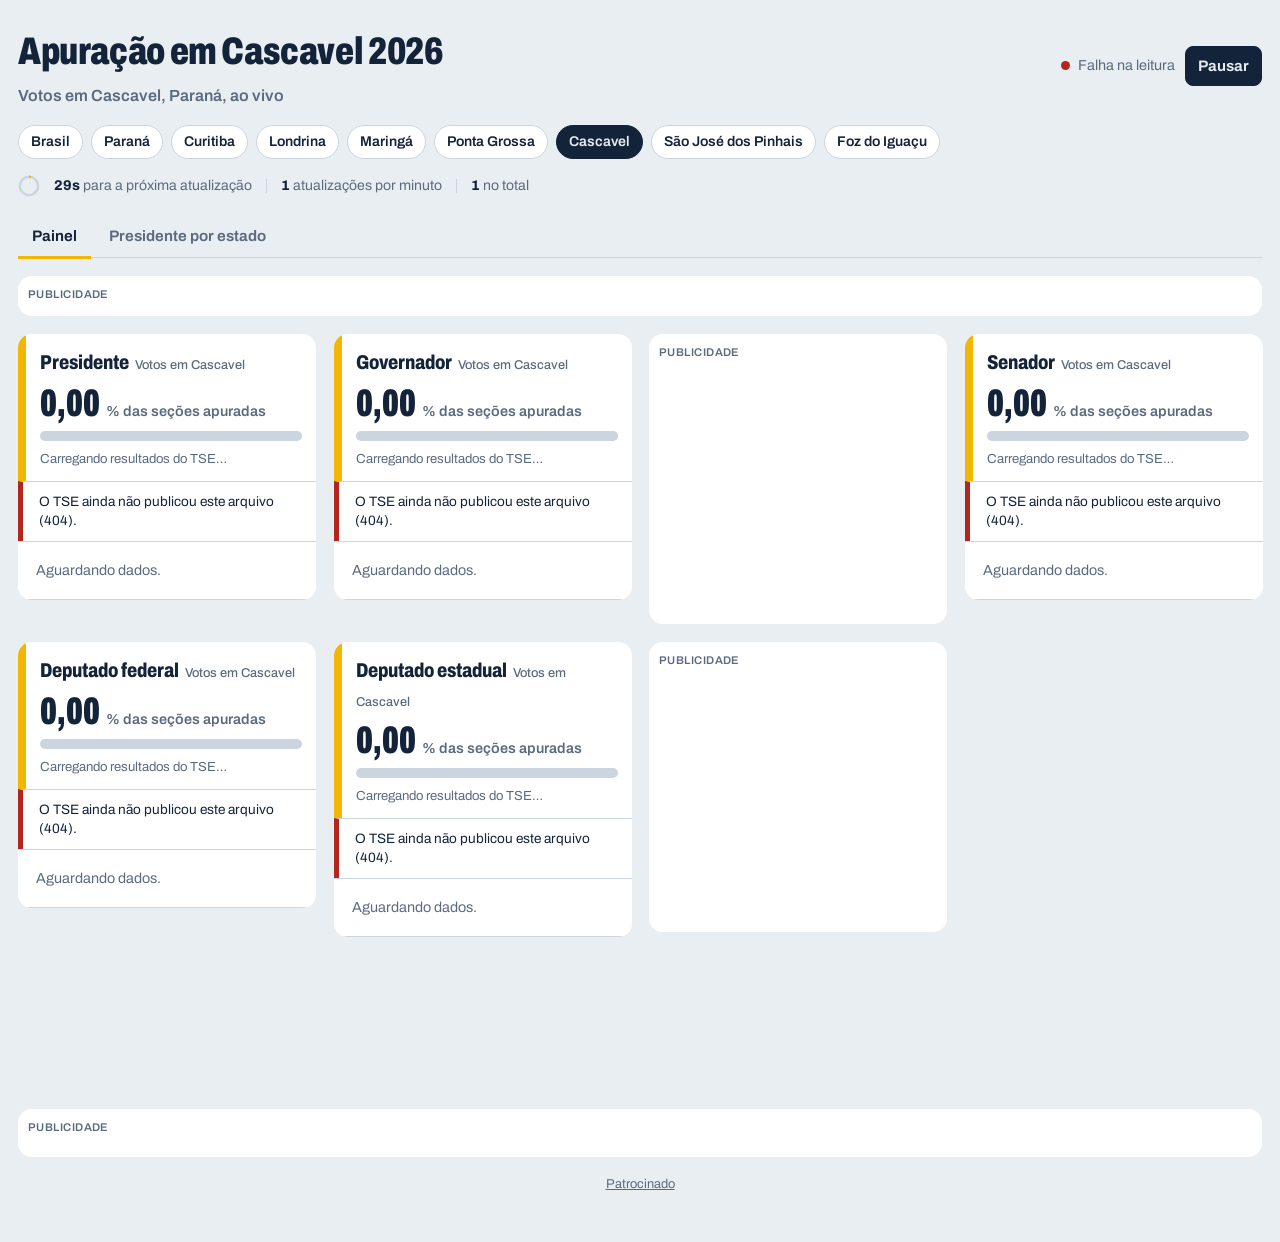
==== commit 703930f0: "governador" ====
--- a/cascavel/index.html
+++ b/cascavel/index.html
@@ -4,8 +4,8 @@
 <meta charset="utf-8">
 <meta name="viewport" content="width=device-width, initial-scale=1, viewport-fit=cover">
 <title>Apuração em Cascavel 2026 ao vivo: resultado da eleição</title>
-<meta name="description" content="Resultado da eleição 2026 em Cascavel (PR) ao vivo: quem lidera para Presidente, Senador e Deputados em Cascavel. Dados oficiais do TSE.">
-<meta name="keywords" content="apuração 2026, eleições 2026, resultado eleição Cascavel, apuração Cascavel, apuração Paraná, apuração Curitiba, senador Paraná 2026, deputado federal Paraná, deputado estadual Paraná, presidente 2026, presidente por estado, TSE ao vivo">
+<meta name="description" content="Resultado da eleição 2026 em Cascavel (PR) ao vivo: quem lidera para Presidente, Governador, Senador e Deputados em Cascavel. Dados oficiais do TSE.">
+<meta name="keywords" content="apuração 2026, eleições 2026, resultado eleição Cascavel, apuração Cascavel, apuração Paraná, apuração Curitiba, governador Paraná 2026, senador Paraná 2026, deputado federal Paraná, deputado estadual Paraná, presidente 2026, presidente por estado, TSE ao vivo">
 <meta name="robots" content="index, follow, max-image-preview:large, max-snippet:-1">
 <meta name="author" content="Juscelio Diaz">
 <meta name="theme-color" content="#E9EEF2" media="(prefers-color-scheme: light)">
@@ -24,7 +24,7 @@
 <meta property="og:locale" content="pt_BR">
 <meta property="og:site_name" content="Apuração Eleições 2026">
 <meta property="og:title" content="Apuração em Cascavel 2026 ao vivo: resultado da eleição">
-<meta property="og:description" content="Resultado da eleição 2026 em Cascavel (PR) ao vivo: quem lidera para Presidente, Senador e Deputados em Cascavel. Dados oficiais do TSE.">
+<meta property="og:description" content="Resultado da eleição 2026 em Cascavel (PR) ao vivo: quem lidera para Presidente, Governador, Senador e Deputados em Cascavel. Dados oficiais do TSE.">
 <meta property="og:url" content="https://eleicoesbrasil.vercel.app/cascavel/">
 <meta property="og:image" content="https://eleicoesbrasil.vercel.app/og-image.png">
 <meta property="og:image:width" content="1200">
@@ -32,7 +32,7 @@
 <meta property="og:image:alt" content="Painel de apuração das Eleições 2026">
 <meta name="twitter:card" content="summary_large_image">
 <meta name="twitter:title" content="Apuração em Cascavel 2026 ao vivo: resultado da eleição">
-<meta name="twitter:description" content="Resultado da eleição 2026 em Cascavel (PR) ao vivo: quem lidera para Presidente, Senador e Deputados em Cascavel. Dados oficiais do TSE.">
+<meta name="twitter:description" content="Resultado da eleição 2026 em Cascavel (PR) ao vivo: quem lidera para Presidente, Governador, Senador e Deputados em Cascavel. Dados oficiais do TSE.">
 <meta name="twitter:image" content="https://eleicoesbrasil.vercel.app/og-image.png">
 
 <link rel="icon" href="/favicon.svg" type="image/svg+xml">
@@ -54,7 +54,7 @@
    "@id": "https://eleicoesbrasil.vercel.app/cascavel/#pagina",
    "url": "https://eleicoesbrasil.vercel.app/cascavel/",
    "name": "Apuração em Cascavel 2026 ao vivo: resultado da eleição",
-   "description": "Resultado da eleição 2026 em Cascavel (PR) ao vivo: quem lidera para Presidente, Senador e Deputados em Cascavel. Dados oficiais do TSE.",
+   "description": "Resultado da eleição 2026 em Cascavel (PR) ao vivo: quem lidera para Presidente, Governador, Senador e Deputados em Cascavel. Dados oficiais do TSE.",
    "inLanguage": "pt-BR",
    "isPartOf": {
     "@id": "https://eleicoesbrasil.vercel.app/#site"
@@ -193,9 +193,9 @@
       <div class="cands" data-k="cands"><div class="vazio">Aguardando dados.</div></div>
       <div class="outros" data-k="outros"></div>
     </section>
-    <section class="painel" data-card="sen" aria-label="Senador, Votos em Cascavel">
-      <div class="painel-head" aria-live="polite">
-        <h2>Senador<small>Votos em Cascavel</small></h2>
+    <section class="painel" data-card="gov" aria-label="Governador, Votos em Cascavel">
+      <div class="painel-head" aria-live="polite">
+        <h2>Governador<small>Votos em Cascavel</small></h2>
         <div class="pct" data-k="pct">0,00<small>% das seções apuradas</small></div>
         <div class="track"><div class="fill" data-k="pctBar" style="width:0%"></div></div>
         <div class="urnas" data-k="urnas"></div>
@@ -208,6 +208,18 @@
     <div class="ad ad-retangulo">
       <script>anuncioAdsterra("b0edda91e7818c8857b4e08bf59b45be", 300, 250);</script>
     </div>
+    <section class="painel" data-card="sen" aria-label="Senador, Votos em Cascavel">
+      <div class="painel-head" aria-live="polite">
+        <h2>Senador<small>Votos em Cascavel</small></h2>
+        <div class="pct" data-k="pct">0,00<small>% das seções apuradas</small></div>
+        <div class="track"><div class="fill" data-k="pctBar" style="width:0%"></div></div>
+        <div class="urnas" data-k="urnas"></div>
+        <div class="meta" data-k="atualizado">Carregando resultados do TSE…</div>
+      </div>
+      <div class="msg" data-k="msg" role="alert"></div>
+      <div class="cands" data-k="cands"><div class="vazio">Aguardando dados.</div></div>
+      <div class="outros" data-k="outros"></div>
+    </section>
     <section class="painel" data-card="depf" aria-label="Deputado federal, Votos em Cascavel">
       <div class="painel-head" aria-live="polite">
         <h2>Deputado federal<small>Votos em Cascavel</small></h2>
@@ -278,7 +290,7 @@
   <noscript><p class="rodape">Ative o JavaScript para ver a apuração ao vivo.</p></noscript>
 </div>
 
-<script>window.PAGINA = {"cards": [{"id": "pres", "eleicao": "6257", "uf": "pr", "mun": "74934", "cargo": "0001"}, {"id": "sen", "eleicao": "6259", "uf": "pr", "mun": "74934", "cargo": "0005"}, {"id": "depf", "eleicao": "6259", "uf": "pr", "mun": "74934", "cargo": "0006"}, {"id": "depe", "eleicao": "6259", "uf": "pr", "mun": "74934", "cargo": "0007"}]};</script>
+<script>window.PAGINA = {"cards": [{"id": "pres", "eleicao": "6257", "uf": "pr", "mun": "74934", "cargo": "0001"}, {"id": "gov", "eleicao": "6259", "uf": "pr", "mun": "74934", "cargo": "0003"}, {"id": "sen", "eleicao": "6259", "uf": "pr", "mun": "74934", "cargo": "0005"}, {"id": "depf", "eleicao": "6259", "uf": "pr", "mun": "74934", "cargo": "0006"}, {"id": "depe", "eleicao": "6259", "uf": "pr", "mun": "74934", "cargo": "0007"}]};</script>
 <script src="/assets/painel.js"></script>
 <script src="/assets/grafico.js"></script>
 <!-- Adsterra -->
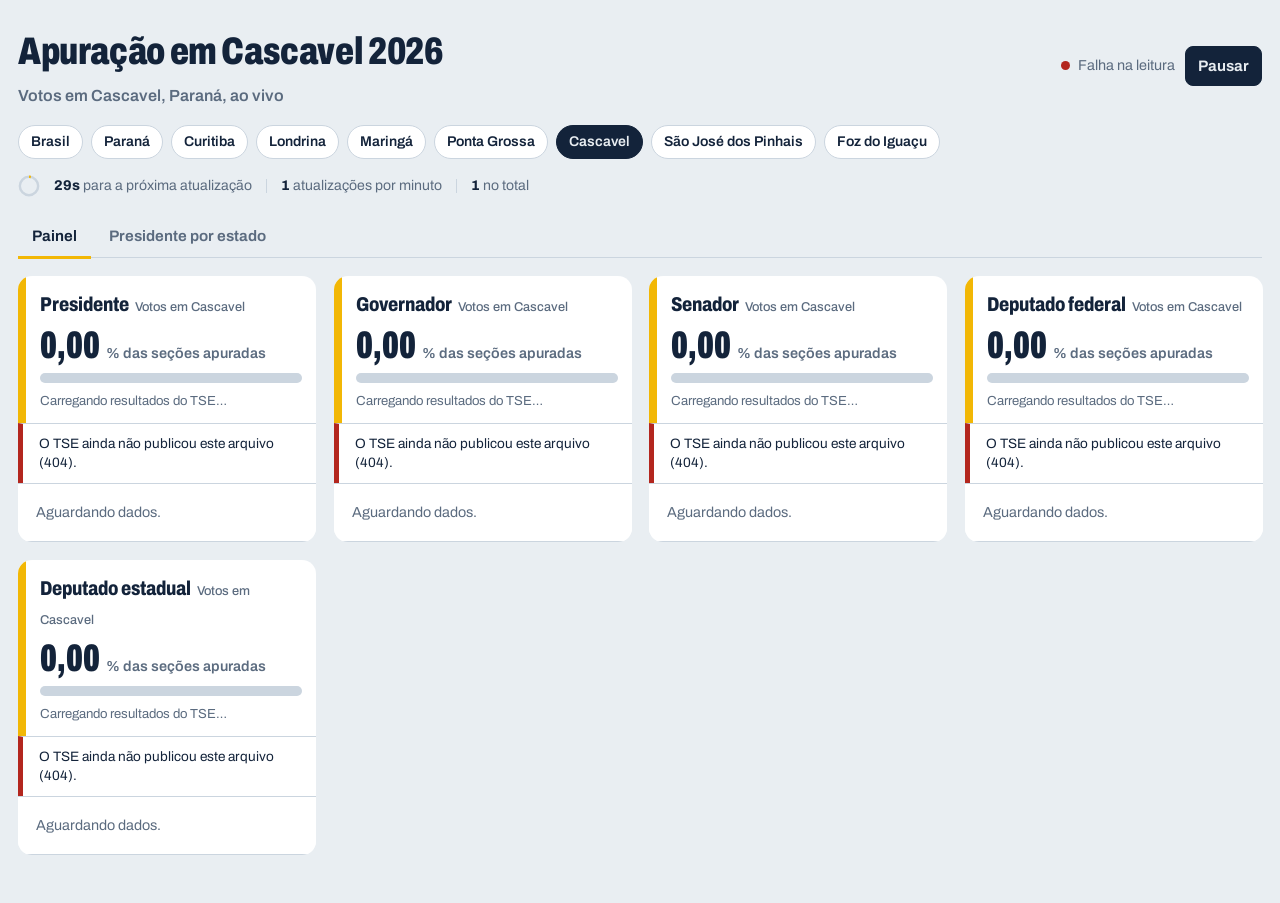
==== commit 4d7a2c9e: "no ads" ====
--- a/cascavel/index.html
+++ b/cascavel/index.html
@@ -124,12 +124,6 @@
 <!-- Google Analytics -->
 <script async src="https://www.googletagmanager.com/gtag/js?id=G-25D1149GZ8"></script>
 <script>window.dataLayer=window.dataLayer||[];function gtag(){dataLayer.push(arguments)}gtag("js",new Date());gtag("config","G-25D1149GZ8");</script>
-<script>
-/* Banners iframe da Adsterra: cada um precisa do seu atOptions logo antes do script. */
-function anuncioAdsterra(key, width, height){
-  document.write(`<script>atOptions={key:"${key}",format:"iframe",height:${height},width:${width},params:{}};<\/script><script src="https://bicea.org/22/${key}"><\/script>`);
-}
-</script>
 <link rel="preconnect" href="https://fonts.googleapis.com">
 <link rel="preconnect" href="https://fonts.gstatic.com" crossorigin>
 <link href="https://fonts.googleapis.com/css2?family=Archivo:wdth,wght@62..125,400..900&display=swap" rel="stylesheet">
@@ -174,13 +168,6 @@
   </div>
 
   <main class="grid" id="aba-painel" role="tabpanel" aria-labelledby="tab-painel">
-    <div class="ad ad-largo">
-      <script>
-        if (innerWidth >= 760) anuncioAdsterra("91e78889b4d1a1abb8bf514774f1d2f7", 728, 90);
-        else if (innerWidth >= 500) anuncioAdsterra("8c108bb08b83f87383dddcffb69a1658", 468, 60);
-        else anuncioAdsterra("3fed9f6a3aab2213b0c29a5ce6998f19", 320, 50);
-      </script>
-    </div>
     <section class="painel" data-card="pres" aria-label="Presidente, Votos em Cascavel">
       <div class="painel-head" aria-live="polite">
         <h2>Presidente<small>Votos em Cascavel</small></h2>
@@ -205,9 +192,6 @@
       <div class="cands" data-k="cands"><div class="vazio">Aguardando dados.</div></div>
       <div class="outros" data-k="outros"></div>
     </section>
-    <div class="ad ad-retangulo">
-      <script>anuncioAdsterra("b0edda91e7818c8857b4e08bf59b45be", 300, 250);</script>
-    </div>
     <section class="painel" data-card="sen" aria-label="Senador, Votos em Cascavel">
       <div class="painel-head" aria-live="polite">
         <h2>Senador<small>Votos em Cascavel</small></h2>
@@ -244,23 +228,6 @@
       <div class="cands" data-k="cands"><div class="vazio">Aguardando dados.</div></div>
       <div class="outros" data-k="outros"></div>
     </section>
-    <div class="ad ad-retangulo">
-      <script>
-        if (innerWidth >= 1100){
-          document.currentScript.parentElement.classList.add("ad-alto");
-          document.write('<div class="ad-par"><div>');
-          anuncioAdsterra("2e475f82fe9a3fe70c927b401e1b6dad", 160, 600);
-          document.write('</div><div>');
-          anuncioAdsterra("76885d096ff2769e62141c29986a9c51", 160, 300);
-          document.write('</div></div>');
-        } else anuncioAdsterra("b0edda91e7818c8857b4e08bf59b45be", 300, 250);
-      </script>
-    </div>
-    <div class="ad ad-largo">
-      <script async="async" data-cfasync="false" src="https://bicea.org/21/813f7a11f64eeb9cae8767af1a4a75e0"></script>
-      <div id="container-813f7a11f64eeb9cae8767af1a4a75e0"></div>
-    </div>
-    <p class="patrocinado"><a href="https://arwf.org/4/5a1e35ec282ca23bba451c632d59aa7d" target="_blank" rel="sponsored noopener">Patrocinado</a></p>
   </main>
 
   <section class="grafico" id="aba-grafico" role="tabpanel" aria-labelledby="tab-grafico" hidden>
@@ -293,8 +260,5 @@
 <script>window.PAGINA = {"cards": [{"id": "pres", "eleicao": "6257", "uf": "pr", "mun": "74934", "cargo": "0001"}, {"id": "gov", "eleicao": "6259", "uf": "pr", "mun": "74934", "cargo": "0003"}, {"id": "sen", "eleicao": "6259", "uf": "pr", "mun": "74934", "cargo": "0005"}, {"id": "depf", "eleicao": "6259", "uf": "pr", "mun": "74934", "cargo": "0006"}, {"id": "depe", "eleicao": "6259", "uf": "pr", "mun": "74934", "cargo": "0007"}]};</script>
 <script src="/assets/painel.js"></script>
 <script src="/assets/grafico.js"></script>
-<!-- Adsterra -->
-<script data-cfasync="false" src="https://afders.org/1/1509e2503a8d75d315fd21393ebc4c13"></script>
-<script data-cfasync="false" src="https://bicea.org/14/e1dd02e019e5cd1f0d1ac25f7d4fbcfc"></script>
 </body>
 </html>
--- a/assets/painel.css
+++ b/assets/painel.css
@@ -43,7 +43,7 @@
 @media (max-width:520px){.contador .sep{display:none}}
 
 /* Grid único: cards e anúncios intercalados */
-.grid{display:grid;grid-template-columns:repeat(auto-fill,minmax(min(100%,290px),1fr));grid-auto-flow:row dense;gap:18px;align-items:start}
+.grid{display:grid;grid-template-columns:repeat(auto-fill,minmax(min(100%,290px),1fr));gap:18px;align-items:start}
 .painel{min-width:0;background:var(--panel);border-radius:14px;overflow:hidden;display:flex;flex-direction:column}
 .cand>span{min-width:0;overflow-wrap:break-word}
 .painel-head{padding:16px 18px 14px;border-left:8px solid var(--urna)}
@@ -143,14 +143,3 @@
 .grafico-nota{margin:12px 0 0;font-size:.78rem;color:var(--muted)}
 .linha .sigla{display:none}
 @media (max-width:520px){.linha{grid-template-columns:4.5rem 1fr}.linha .nome-longo{display:none}.linha .sigla{display:inline}}
-
-/* Células de anúncio dentro do grid */
-.ad{background:var(--panel);border-radius:14px;padding:10px 10px 14px;display:flex;flex-direction:column;align-items:center;gap:8px;overflow:hidden;min-width:0}
-.ad::before{content:"Publicidade";align-self:flex-start;font-size:.7rem;font-weight:600;letter-spacing:.04em;text-transform:uppercase;color:var(--muted)}
-.ad-largo{grid-column:1/-1}
-.ad-retangulo{min-height:290px}
-.ad-alto{grid-row:span 2}
-.ad-par{display:flex;gap:12px;justify-content:center}
-.ad iframe{max-width:100%}
-.patrocinado{grid-column:1/-1;text-align:center;font-size:.8rem;margin:0}
-.patrocinado a{color:var(--muted)}
